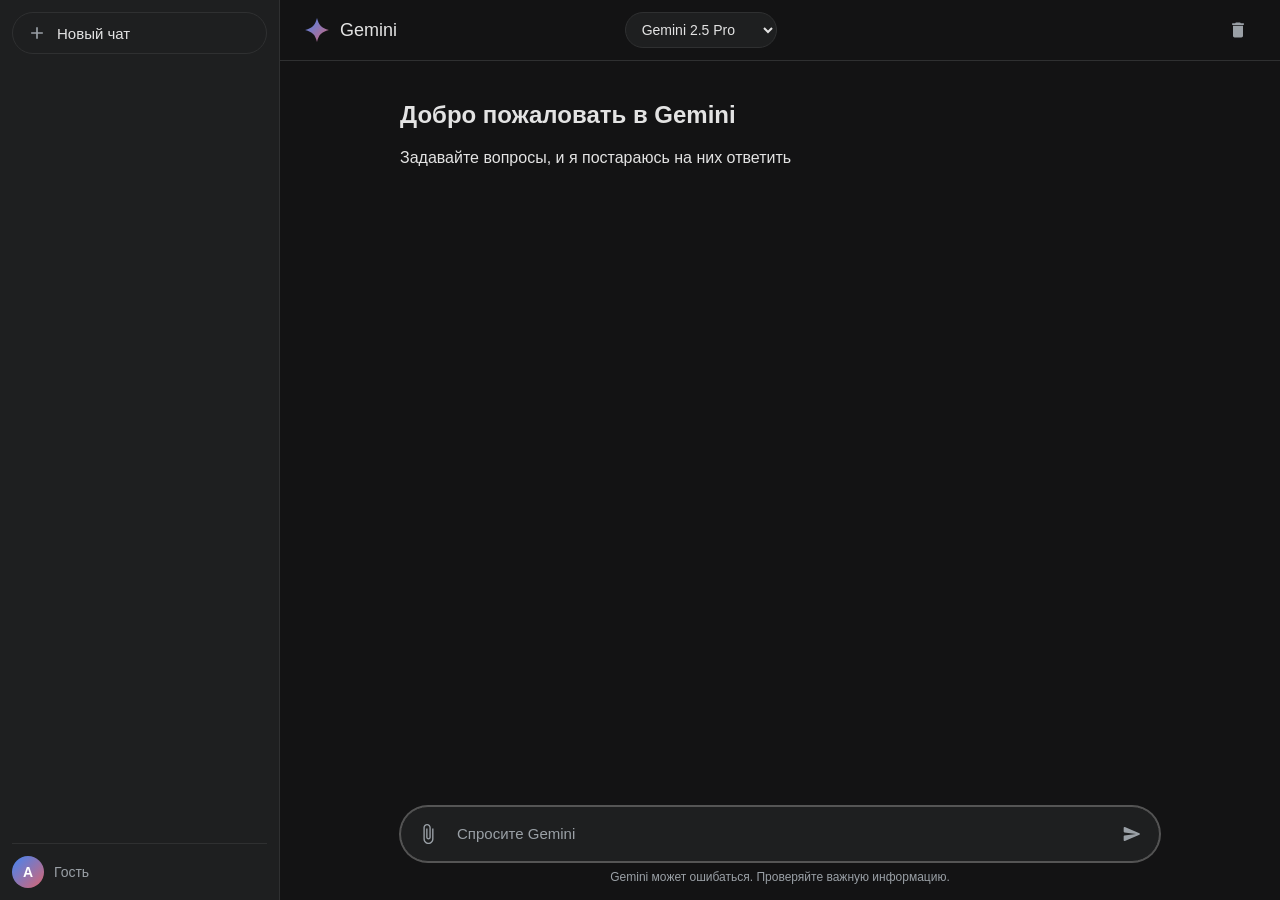
==== public/index.html @ b3864f5d "Initial commit: Gemini Bridge UI + Cloudflare Worker proxy" ====
<!DOCTYPE html>
<html lang="ru">
<head>
  <meta charset="UTF-8">
  <meta name="viewport" content="width=device-width, initial-scale=1.0">
  <title>Gemini</title>
  <link rel="icon" href="data:image/svg+xml,%3Csvg xmlns='http://www.w3.org/2000/svg' viewBox='0 0 24 24'%3E%3Cdefs%3E%3ClinearGradient id='g' x1='0' y1='0' x2='1' y2='1'%3E%3Cstop offset='0' stop-color='%234285F4'/%3E%3Cstop offset='1' stop-color='%23D96570'/%3E%3C/linearGradient%3E%3C/defs%3E%3Cpath fill='url(%23g)' d='M12 1C13.8 7.9 16.1 10.2 23 12c-6.9 1.8-9.2 4.1-11 11-1.8-6.9-4.1-9.2-11-11C7.9 10.2 10.2 7.9 12 1z'/%3E%3C/svg%3E">
  <link rel="stylesheet" href="style.css">
</head>
<body>
  <div class="app">
    <aside class="sidebar">
      <button class="new-chat" id="newChatBtn">
        <svg viewBox="0 0 24 24"><path d="M19 13h-6v6h-2v-6H5v-2h6V5h2v6h6v2z"/></svg>
        Новый чат
      </button>
      <nav class="chat-list" id="chatList"></nav>
      <div class="sidebar-footer">
        <div class="account-bubble">A</div>
        <span id="accountName">Гость</span>
      </div>
    </aside>

    <main class="main">
      <header class="topbar">
        <div class="brand">
          <svg class="gemini-star" viewBox="0 0 24 24"><path d="M12 1C13.8 7.9 16.1 10.2 23 12c-6.9 1.8-9.2 4.1-11 11-1.8-6.9-4.1-9.2-11-11C7.9 10.2 10.2 7.9 12 1z"/></svg>
          <span>Gemini</span>
        </div>
        <select id="modelSelect" class="model-select" title="Модель">
          <option value="gemini-2.5-pro">Gemini 2.5 Pro</option>
          <option value="gemini-2.5-flash">Gemini 2.5 Flash</option>
          <option value="gemini-2.0-flash">Gemini 2.0 Flash</option>
        </select>
        <div class="topbar-right">
          <button class="icon-btn" id="clearBtn" title="Очистить чат">
            <svg viewBox="0 0 24 24"><path d="M6 19c0 1.1.9 2 2 2h8c1.1 0 2-.9 2-2V7H6v12zM19 4h-3.5l-1-1h-5l-1 1H5v2h14V4z"/></svg>
          </button>
        </div>
      </header>

      <section class="messages" id="messages"></section>

      <footer class="composer-wrap">
        <div class="composer" id="composer">
          <button class="attach-btn" title="Прикрепить файл">
            <svg viewBox="0 0 24 24"><path d="M16.5 6v11.5c0 2.21-1.79 4-4 4s-4-1.79-4-4V5c0-1.38 1.12-2.5 2.5-2.5s2.5 1.12 2.5 2.5v10.5c0 .55-.45 1-1 1s-1-.45-1-1V6H10v9.5c0 1.38 1.12 2.5 2.5 2.5s2.5-1.12 2.5-2.5V5c0-2.21-1.79-4-4-4S7 2.79 7 5v12.5c0 3.04 2.46 5.5 5.5 5.5s5.5-2.46 5.5-5.5V6h-1.5z"/></svg>
          </button>
          <textarea id="input" rows="1" placeholder="Спросите Gemini"></textarea>
          <button class="send-btn" id="sendBtn" title="Отправить">
            <svg viewBox="0 0 24 24"><path d="M3.4 20.4l17.45-7.48c.81-.35.81-1.49 0-1.84L3.4 3.6c-.66-.29-1.39.2-1.39.91L2 9.12c0 .5.37.93.87.99L17 12 2.87 13.88c-.5.07-.87.5-.87 1l.01 4.61c0 .71.73 1.2 1.39.91z"/></svg>
          </button>
        </div>
        <p class="composer-hint">Gemini может ошибаться. Проверяйте важную информацию.</p>
      </footer>
    </main>
  </div>

  <script src="config.js"></script>
  <script src="app.js"></script>
</body>
</html>
---- public/style.css ----
* { box-sizing: border-box; }

:root {
  --bg: #131314;
  --sidebar-bg: #1e1f20;
  --surface: #1e1f20;
  --surface-hover: #2a2b2c;
  --border: #2f3031;
  --text: #e3e3e3;
  --text-dim: #9aa0a6;
  --accent: #a8c7fa;
}

html, body {
  margin: 0;
  height: 100%;
  font-family: "Google Sans", "Segoe UI", Roboto, Arial, sans-serif;
  background: var(--bg);
  color: var(--text);
}

.app {
  display: flex;
  height: 100vh;
  overflow: hidden;
}

/* ---- Sidebar ---- */
.sidebar {
  width: 280px;
  min-width: 280px;
  background: var(--sidebar-bg);
  display: flex;
  flex-direction: column;
  border-right: 1px solid var(--border);
  padding: 12px;
}

.new-chat {
  display: flex;
  align-items: center;
  gap: 10px;
  padding: 10px 14px;
  border: 1px solid var(--border);
  border-radius: 24px;
  background: transparent;
  color: var(--text);
  font-size: 15px;
  cursor: pointer;
  transition: background 0.15s;
}
.new-chat:hover { background: var(--surface-hover); }
.new-chat svg { width: 20px; height: 20px; fill: var(--text-dim); }

.chat-list {
  margin-top: 16px;
  overflow-y: auto;
  flex: 1;
  display: flex;
  flex-direction: column;
  gap: 2px;
}
.chat-item {
  display: flex;
  align-items: center;
  gap: 10px;
  padding: 8px 12px;
  border-radius: 12px;
  cursor: pointer;
  color: var(--text-dim);
  font-size: 14px;
  white-space: nowrap;
  overflow: hidden;
  text-overflow: ellipsis;
}
.chat-item:hover { background: var(--surface-hover); color: var(--text); }
.chat-item.active {
  background: var(--surface-hover);
  color: var(--text);
}
.chat-item svg { width: 18px; height: 18px; fill: currentColor; flex-shrink: 0; }
.chat-item .title { overflow: hidden; text-overflow: ellipsis; flex: 1; }

.sidebar-footer {
  display: flex;
  align-items: center;
  gap: 10px;
  padding-top: 12px;
  border-top: 1px solid var(--border);
  font-size: 14px;
  color: var(--text-dim);
}
.account-bubble {
  width: 32px;
  height: 32px;
  border-radius: 50%;
  display: flex;
  align-items: center;
  justify-content: center;
  background: linear-gradient(135deg, #4285f4, #d96570);
  color: #fff;
  font-weight: 600;
}

/* ---- Main ---- */
.main {
  flex: 1;
  display: flex;
  flex-direction: column;
  min-width: 0;
}

.topbar {
  display: flex;
  align-items: center;
  gap: 12px;
  padding: 12px 24px;
  border-bottom: 1px solid var(--border);
}
.brand {
  display: flex;
  align-items: center;
  gap: 10px;
  font-size: 18px;
  font-weight: 500;
}
.gemini-star {
  width: 26px;
  height: 26px;
  fill: url(#brand-grad);
  background: linear-gradient(135deg, #4285f4, #d96570);
  -webkit-mask: url('data:image/svg+xml,%3Csvg xmlns="http://www.w3.org/2000/svg" viewBox="0 0 24 24"%3E%3Cpath d="M12 1C13.8 7.9 16.1 10.2 23 12c-6.9 1.8-9.2 4.1-11 11-1.8-6.9-4.1-9.2-11-11C7.9 10.2 10.2 7.9 12 1z"/%3E%3C/svg%3E') center/contain no-repeat;
}
.model-select {
  margin-left: auto;
  margin-right: auto;
  background: var(--surface);
  color: var(--text);
  border: 1px solid var(--border);
  border-radius: 20px;
  padding: 8px 12px;
  font-size: 14px;
  cursor: pointer;
}
.topbar-right { margin-left: auto; }

.icon-btn {
  background: transparent;
  border: none;
  color: var(--text-dim);
  width: 36px;
  height: 36px;
  border-radius: 50%;
  display: flex;
  align-items: center;
  justify-content: center;
  cursor: pointer;
}
.icon-btn:hover { background: var(--surface-hover); color: var(--text); }
.icon-btn svg { width: 20px; height: 20px; fill: currentColor; }

/* ---- Messages ---- */
.messages {
  flex: 1;
  overflow-y: auto;
  display: flex;
  flex-direction: column;
  align-items: center;
  padding: 20px 24px;
}
.chat-thread {
  width: 100%;
  max-width: 760px;
}

.msg {
  display: flex;
  margin-bottom: 24px;
}
.msg.user { justify-content: flex-end; }
.msg .bubble {
  max-width: 80%;
  padding: 10px 14px;
  border-radius: 18px;
  line-height: 1.55;
  font-size: 15px;
  word-break: break-word;
}
.msg.user .bubble {
  background: #2f3031;
  border-bottom-right-radius: 6px;
}
.msg.model .bubble {
  background: transparent;
  padding-left: 0;
  user-select: text;
}
.msg.model .avatar {
  width: 30px;
  height: 30px;
  flex-shrink: 0;
  margin-right: 12px;
  background: linear-gradient(135deg, #4285f4, #d96570);
  -webkit-mask: url('data:image/svg+xml,%3Csvg xmlns="http://www.w3.org/2000/svg" viewBox="0 0 24 24"%3E%3Cpath d="M12 1C13.8 7.9 16.1 10.2 23 12c-6.9 1.8-9.2 4.1-11 11-1.8-6.9-4.1-9.2-11-11C7.9 10.2 10.2 7.9 12 1z"/%3E%3C/svg%3E') center/contain no-repeat;
}

.typing {
  display: inline-flex;
  gap: 4px;
  align-items: center;
  padding: 4px 0;
}
.typing span {
  width: 7px;
  height: 7px;
  border-radius: 50%;
  background: var(--text-dim);
  animation: blink 1.2s infinite;
}
.typing span:nth-child(2) { animation-delay: 0.2s; }
.typing span:nth-child(3) { animation-delay: 0.4s; }
@keyframes blink { 0%, 80%, 100% { opacity: 0.3; } 40% { opacity: 1; } }

.msg.error .bubble {
  color: #f2b8b5;
  border: 1px solid #6b2926;
}

/* markdown */
.bubble h1, .bubble h2, .bubble h3 { margin: 0.6em 0 0.3em; font-size: 1.2em; }
.bubble h1 { font-size: 1.4em; }
.bubble h2 { font-size: 1.3em; }
.bubble p { margin: 0.4em 0; }
.bubble ul, .bubble ol { margin: 0.4em 0; padding-left: 22px; }
.bubble pre {
  background: #0b0c0d;
  border: 1px solid var(--border);
  border-radius: 12px;
  padding: 12px 14px;
  overflow-x: auto;
  margin: 0.6em 0;
}
.bubble pre code { font-family: Consolas, "Courier New", monospace; font-size: 13px; }
.bubble code.inline {
  background: var(--surface-hover);
  border-radius: 6px;
  padding: 1px 6px;
  font-family: Consolas, "Courier New", monospace;
  font-size: 13px;
}
.bubble a { color: var(--accent); text-decoration: none; }
.bubble a:hover { text-decoration: underline; }

/* ---- Composer ---- */
.composer-wrap {
  padding: 12px 24px 16px;
  display: flex;
  flex-direction: column;
  align-items: center;
  gap: 8px;
}
.composer {
  width: 100%;
  max-width: 760px;
  display: flex;
  align-items: flex-end;
  gap: 6px;
  background: var(--surface);
  border: 1px solid var(--border);
  border-radius: 32px;
  padding: 8px 8px;
  transition: border-color 0.2s, box-shadow 0.2s;
}
.composer:focus-within {
  border-color: #555;
  box-shadow: 0 0 0 1px #555;
}
.composer textarea {
  flex: 1;
  resize: none;
  background: transparent;
  border: none;
  outline: none;
  color: var(--text);
  font-family: inherit;
  font-size: 15px;
  line-height: 1.5;
  max-height: 200px;
  padding: 8px 4px;
}
.composer textarea::placeholder { color: var(--text-dim); }

.attach-btn, .send-btn {
  width: 38px;
  height: 38px;
  border-radius: 50%;
  border: none;
  background: transparent;
  color: var(--text-dim);
  display: flex;
  align-items: center;
  justify-content: center;
  cursor: pointer;
  flex-shrink: 0;
}
.attach-btn svg { width: 22px; height: 22px; fill: currentColor; }
.attach-btn:hover { background: var(--surface-hover); }
.send-btn svg { width: 20px; height: 20px; fill: currentColor; }
.send-btn:hover { background: var(--surface-hover); }
.send-btn.ready { color: #fff; background: #3376e0; }
.send-btn.ready:hover { background: #2a66c4; }

.composer-hint {
  margin: 0;
  font-size: 12px;
  color: var(--text-dim);
  text-align: center;
}

@media (max-width: 700px) {
  .sidebar { display: none; }
  .model-select { margin: 0; }
}
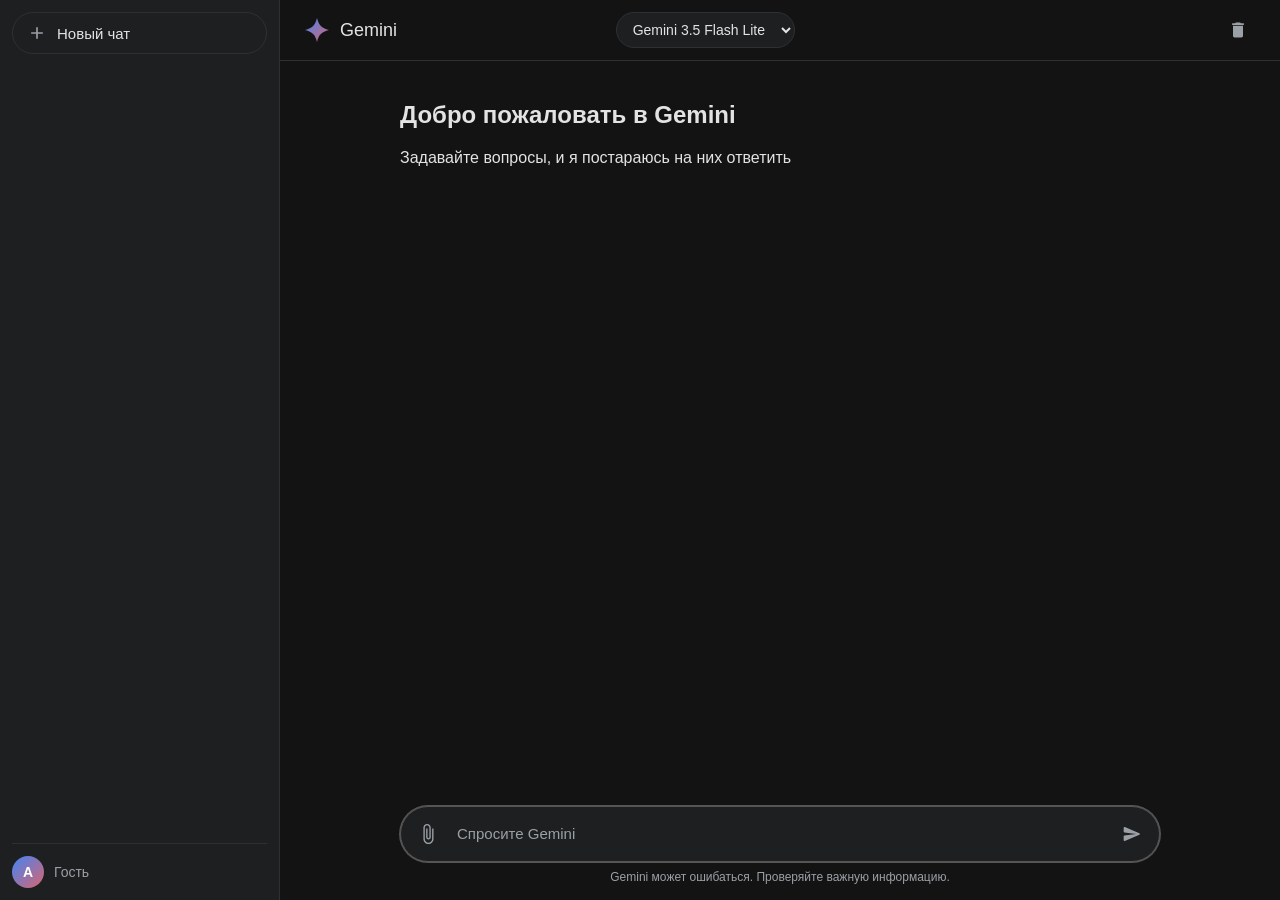
==== commit ff80d338: "Use gemini-3.5-flash-lite, set worker URL and token in config.js" ====
--- a/public/index.html
+++ b/public/index.html
@@ -28,9 +28,10 @@
           <span>Gemini</span>
         </div>
         <select id="modelSelect" class="model-select" title="Модель">
-          <option value="gemini-2.5-pro">Gemini 2.5 Pro</option>
-          <option value="gemini-2.5-flash">Gemini 2.5 Flash</option>
-          <option value="gemini-2.0-flash">Gemini 2.0 Flash</option>
+          <option value="gemini-3.5-flash-lite">Gemini 3.5 Flash Lite</option>
+          <option value="gemini-3.5-flash">Gemini 3.5 Flash</option>
+          <option value="gemini-3.1-flash-lite">Gemini 3.1 Flash Lite</option>
+          <option value="gemini-3.1-pro-preview">Gemini 3.1 Pro</option>
         </select>
         <div class="topbar-right">
           <button class="icon-btn" id="clearBtn" title="Очистить чат">
